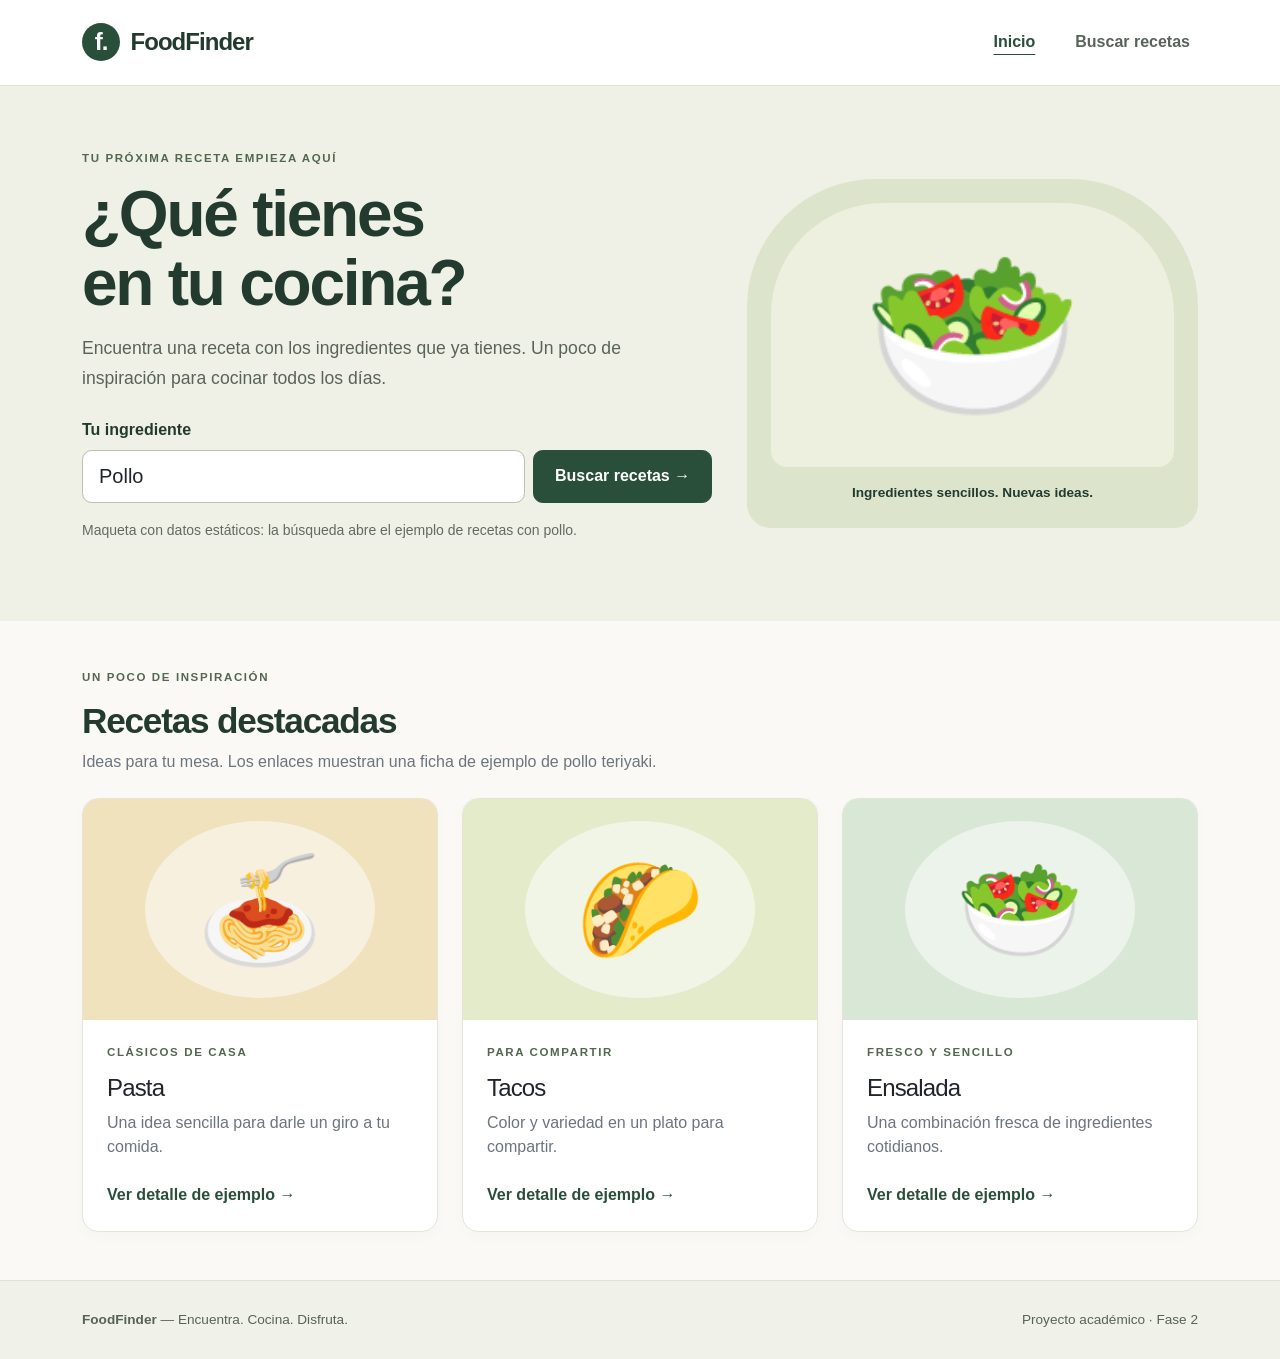
==== index.html @ e8af6965 "Add files via upload" ====
<!DOCTYPE html>
<html lang="es">
<head>
  <meta charset="UTF-8">
  <meta name="viewport" content="width=device-width, initial-scale=1">

  <title>Inicio | FoodFinder</title>

  <link
    href="https://cdn.jsdelivr.net/npm/bootstrap@5.3.8/dist/css/bootstrap.min.css"
    rel="stylesheet"
  >
  <link rel="stylesheet" href="estilos.css">

  <script
    src="https://cdn.jsdelivr.net/npm/bootstrap@5.3.8/dist/js/bootstrap.bundle.min.js"
    defer
  ></script>
  <script src="script.js" defer></script>
</head>

<body>
  <a class="saltar-contenido" href="#contenido">
    Saltar al contenido
  </a>

  <!-- BLOQUE 1: encabezado y navegación -->
  <header class="encabezado">
    <nav class="navbar navbar-expand-lg container"
         aria-label="Navegación principal">

      <a class="navbar-brand marca" href="index.html">
        <span class="simbolo-marca" aria-hidden="true">f.</span>
        FoodFinder
      </a>

      <button
        class="navbar-toggler"
        type="button"
        data-bs-toggle="collapse"
        data-bs-target="#menuPrincipal"
        aria-controls="menuPrincipal"
        aria-expanded="false"
        aria-label="Abrir o cerrar menú"
      >
        <span class="navbar-toggler-icon"></span>
      </button>

      <div class="collapse navbar-collapse" id="menuPrincipal">
        <ul class="navbar-nav ms-auto gap-lg-4">
          <li class="nav-item">
            <a class="nav-link active"
               href="index.html"
               aria-current="page">
              Inicio
            </a>
          </li>

          <li class="nav-item">
            <a class="nav-link" href="resultados.html">
              Buscar recetas
            </a>
          </li>
        </ul>
      </div>
    </nav>
  </header>

  <main id="contenido">
    <!-- BLOQUE 2: presentación -->
    <section class="presentacion" aria-labelledby="tituloInicio">
      <div class="container">
        <div class="row align-items-center gx-4 gy-5">
          <div class="col-lg-7">
            <p class="etiqueta">
              TU PRÓXIMA RECETA EMPIEZA AQUÍ
            </p>

            <h1 id="tituloInicio">
              ¿Qué tienes<br>
              en tu cocina?
            </h1>

            <p class="descripcion-principal">
              Encuentra una receta con los ingredientes que ya tienes.
              Un poco de inspiración para cocinar todos los días.
            </p>

            <!-- BLOQUE 3: buscador de ingredientes -->
            <form
              id="buscador"
              action="resultados.html"
              method="get"
              class="buscador"
            >
              <label for="ingrediente" class="form-label fw-semibold">
                Tu ingrediente
              </label>

              <div class="d-flex flex-column flex-sm-row gap-2">
                <input
                  type="text"
                  id="ingrediente"
                  class="form-control form-control-lg"
                  placeholder="Por ejemplo, pollo"
                  value="Pollo"
                  maxlength="60"
                  aria-describedby="notaBusqueda"
                  required
                >

                <button type="submit" class="btn boton-principal">
                  Buscar recetas →
                </button>
              </div>

              <p id="notaBusqueda" class="nota mt-3">
                Maqueta con datos estáticos: la búsqueda abre
                el ejemplo de recetas con pollo.
              </p>
            </form>
          </div>

          <div class="col-lg-5">
            <div class="ilustracion-principal">
              <div
                class="plato-principal"
                role="img"
                aria-label="Ilustración de un plato de ensalada"
              >
                🥗
              </div>

              <p>Ingredientes sencillos. Nuevas ideas.</p>
            </div>
          </div>
        </div>
      </div>
    </section>

    <!-- BLOQUE 4: recetas destacadas -->
    <section
      class="container seccion"
      aria-labelledby="tituloDestacadas"
    >
      <p class="etiqueta">UN POCO DE INSPIRACIÓN</p>
      <h2 id="tituloDestacadas">Recetas destacadas</h2>

      <p class="text-secondary mb-4">
        Ideas para tu mesa. Los enlaces muestran una ficha
        de ejemplo de pollo teriyaki.
      </p>

      <div class="row g-4">
        <!-- Una columna en celular, dos en tablet y tres en computadora -->
        <div class="col-12 col-md-6 col-lg-4">
          <article class="card tarjeta-receta h-100">
            <div
              class="imagen-receta fondo-pasta"
              role="img"
              aria-label="Ilustración de un plato de pasta"
            >
              <span aria-hidden="true">🍝</span>
            </div>

            <div class="card-body d-flex flex-column">
              <p class="etiqueta">CLÁSICOS DE CASA</p>
              <h3 class="h4">Pasta</h3>

              <p class="text-secondary">
                Una idea sencilla para darle un giro a tu comida.
              </p>

              <a class="enlace-receta mt-auto" href="receta.html">
                Ver detalle de ejemplo →
              </a>
            </div>
          </article>
        </div>

        <div class="col-12 col-md-6 col-lg-4">
          <article class="card tarjeta-receta h-100">
            <div
              class="imagen-receta fondo-tacos"
              role="img"
              aria-label="Ilustración de tacos"
            >
              <span aria-hidden="true">🌮</span>
            </div>

            <div class="card-body d-flex flex-column">
              <p class="etiqueta">PARA COMPARTIR</p>
              <h3 class="h4">Tacos</h3>

              <p class="text-secondary">
                Color y variedad en un plato para compartir.
              </p>

              <a class="enlace-receta mt-auto" href="receta.html">
                Ver detalle de ejemplo →
              </a>
            </div>
          </article>
        </div>

        <div class="col-12 col-md-6 col-lg-4">
          <article class="card tarjeta-receta h-100">
            <div
              class="imagen-receta fondo-ensalada"
              role="img"
              aria-label="Ilustración de una ensalada"
            >
              <span aria-hidden="true">🥗</span>
            </div>

            <div class="card-body d-flex flex-column">
              <p class="etiqueta">FRESCO Y SENCILLO</p>
              <h3 class="h4">Ensalada</h3>

              <p class="text-secondary">
                Una combinación fresca de ingredientes cotidianos.
              </p>

              <a class="enlace-receta mt-auto" href="receta.html">
                Ver detalle de ejemplo →
              </a>
            </div>
          </article>
        </div>
      </div>
    </section>
  </main>

  <!-- BLOQUE 5: pie de página -->
  <footer class="pie-pagina">
    <div
      class="container d-flex flex-column flex-sm-row
             justify-content-between gap-2"
    >
      <p class="mb-0">
        <strong>FoodFinder</strong> — Encuentra. Cocina. Disfruta.
      </p>

      <p class="mb-0">Proyecto académico · Fase 2</p>
    </div>
  </footer>
</body>
</html>
---- estilos.css ----
/* =========================================
   FOODFINDER — FASE 2
   Estilos propios y ajustes responsivos.
   Bootstrap proporciona Grid y componentes.
   ========================================= */

:root {
  --verde: #294f3b;
  --verde-oscuro: #1c3b2a;
  --texto: #233b2f;
  --fondo: #faf9f5;
  --verde-claro: #e9eede;
  --borde: #dde2d5;
}

/* Estructura general */

body {
  min-height: 100vh;
  display: flex;
  flex-direction: column;
  background: var(--fondo);
  color: var(--texto);
  font-family: Arial, sans-serif;
}

main {
  flex: 1;
}

h1,
h2,
h3 {
  font-weight: 700;
  letter-spacing: -0.035em;
}

h1 {
  margin-bottom: 1rem;
  font-size: clamp(2.4rem, 5vw, 4.6rem);
  line-height: 1.08;
}

h2 {
  font-size: clamp(1.7rem, 3vw, 2.2rem);
}

a {
  color: var(--verde);
}

.seccion {
  padding-top: 3rem;
  padding-bottom: 3rem;
}

.etiqueta {
  margin-bottom: 0.8rem;
  color: #536750;
  font-size: 0.72rem;
  font-weight: 700;
  letter-spacing: 0.14em;
}

.nota {
  color: #616b60;
  font-size: 0.875rem;
  line-height: 1.6;
}

/* Encabezado y navegación */

.encabezado {
  background: #fff;
  border-bottom: 1px solid var(--borde);
}

.navbar.container {
  padding: 1.15rem 12px;
}

.marca {
  color: var(--texto);
  font-size: 1.5rem;
  font-weight: 700;
  letter-spacing: -0.04em;
}

.simbolo-marca {
  display: inline-flex;
  width: 38px;
  height: 38px;
  align-items: center;
  justify-content: center;
  margin-right: 0.3rem;
  border-radius: 50%;
  background: var(--verde);
  color: #fff;
}

.nav-link {
  color: #596359;
  font-weight: 600;
}

.navbar-nav .nav-link.active {
  color: var(--verde);
  text-decoration: underline;
  text-underline-offset: 0.45rem;
}

/* Presentación de Inicio */

.presentacion {
  padding: 4rem 0;
  background: #eff1e7;
}

.descripcion-principal {
  max-width: 540px;
  margin-bottom: 1.5rem;
  color: #596359;
  font-size: 1.1rem;
  line-height: 1.7;
}

.buscador {
  max-width: 630px;
}

.ilustracion-principal {
  padding: 1.5rem;
  border-radius: 8rem 8rem 1.5rem 1.5rem;
  background: #dce4cc;
  text-align: center;
}

.plato-principal {
  display: grid;
  min-height: 260px;
  place-items: center;
  border-radius: 7rem 7rem 1rem 1rem;
  background: #edf0df;
  font-size: clamp(7rem, 14vw, 11rem);
}

.ilustracion-principal p {
  margin: 1rem 0 0;
  font-size: 0.85rem;
  font-weight: 600;
}

/* Formulario y botones */

.form-control,
.form-select {
  min-height: 46px;
  border-color: #b8c3b2;
  border-radius: 0.6rem;
}

.form-control:focus,
.form-select:focus {
  border-color: var(--verde);
  box-shadow: 0 0 0 0.2rem #294f3b25;
}

.boton-principal {
  padding: 0.85rem 1.3rem;
  border: 1px solid var(--verde);
  border-radius: 0.6rem;
  background: var(--verde);
  color: #fff;
  font-weight: 600;
  white-space: nowrap;
}

.boton-principal:hover,
.boton-principal:focus-visible {
  border-color: var(--verde-oscuro);
  background: var(--verde-oscuro);
  color: #fff;
}

/* Tarjetas de Inicio y Resultados */

.tarjeta-receta {
  overflow: hidden;
  border: 1px solid #e3e5da;
  border-radius: 1rem;
  box-shadow: 0 5px 15px #233b2f05;
}

.tarjeta-receta .card-body {
  padding: 1.5rem;
}

.imagen-receta {
  display: grid;
  width: 100%;
  aspect-ratio: 8 / 5;
  place-items: center;
}

.imagen-receta span {
  display: grid;
  width: 65%;
  aspect-ratio: 1.3;
  place-items: center;
  border-radius: 50%;
  background: #ffffff80;
  font-size: clamp(4rem, 8vw, 7rem);
}

.fondo-pasta {
  background: #efe2bd;
}

.fondo-tacos {
  background: #e4ebcb;
}

.fondo-ensalada {
  background: #d9e7d6;
}

.fondo-pollo {
  background: #e9d1b5;
}

.fondo-sopa {
  background: #e6ddbf;
}

.fondo-wrap {
  background: #d8e0cd;
}

.enlace-receta {
  padding-top: 0.5rem;
  font-weight: 700;
  text-decoration: none;
}

.enlace-receta:hover {
  text-decoration: underline;
}

/* Página de Resultados */

.barra-resultados {
  display: flex;
  align-items: center;
  justify-content: space-between;
  gap: 1rem;
  margin: 2rem 0 1rem;
  padding: 1rem 0;
  border-top: 1px solid var(--borde);
  border-bottom: 1px solid var(--borde);
}

.barra-resultados label {
  white-space: nowrap;
}

.barra-resultados select {
  width: 150px;
}

.enlace-regreso {
  font-weight: 600;
  text-underline-offset: 0.25rem;
}

/* Página de Detalle de receta */

.imagen-detalle {
  display: grid;
  min-height: 340px;
  height: 100%;
  place-items: center;
  border-radius: 1rem;
}

.imagen-detalle span {
  font-size: clamp(3.5rem, 7vw, 6rem);
}

.panel-ingredientes {
  padding: 2rem;
  border-radius: 1rem;
  background: var(--verde-claro);
}

.lista-ingredientes {
  margin: 1rem 0 0;
  padding-left: 1.3rem;
}

.lista-ingredientes li {
  padding: 0.5rem 0;
  border-bottom: 1px solid #cbd6c1;
}

.lista-ingredientes li:last-child {
  border-bottom: 0;
}

.preparacion {
  max-width: 800px;
  padding: 2.5rem 0 1rem;
}

.preparacion p {
  line-height: 1.8;
}

/* Pie de página */

.pie-pagina {
  padding: 1.8rem 0;
  border-top: 1px solid var(--borde);
  background: #f0f2e9;
  color: #586354;
  font-size: 0.85rem;
}

/* Accesibilidad */

.saltar-contenido {
  position: absolute;
  top: -100px;
  left: 1rem;
  z-index: 1000;
  padding: 1rem;
  background: #fff;
}

.saltar-contenido:focus {
  top: 1rem;
}

:focus-visible {
  outline: 3px solid #936127;
  outline-offset: 4px;
}

/* CELULAR: menos de 768 px.
   Bootstrap aplica col-12: una tarjeta por fila. */

@media (max-width: 767.98px) {
  .presentacion {
    padding: 2.5rem 0;
  }

  .seccion {
    padding-top: 2rem;
    padding-bottom: 2rem;
  }

  .ilustracion-principal {
    max-width: 390px;
    margin: auto;
  }

  .barra-resultados {
    align-items: flex-start;
    flex-direction: column;
  }

  .panel-ingredientes {
    padding: 1.5rem;
  }

  .imagen-detalle {
    min-height: 250px;
  }
}

/* TABLET: de 768 a 991 px.
   Bootstrap aplica col-md-6: dos tarjetas por fila. */

@media (min-width: 768px) and (max-width: 991.98px) {
  .ilustracion-principal {
    max-width: 550px;
    margin: auto;
  }
}

/* COMPUTADORA: desde 992 px.
   Bootstrap aplica col-lg-4: tres tarjetas por fila. */

@media (min-width: 992px) {
  .presentacion {
    padding-top: 4rem;
    padding-bottom: 4rem;
  }
}
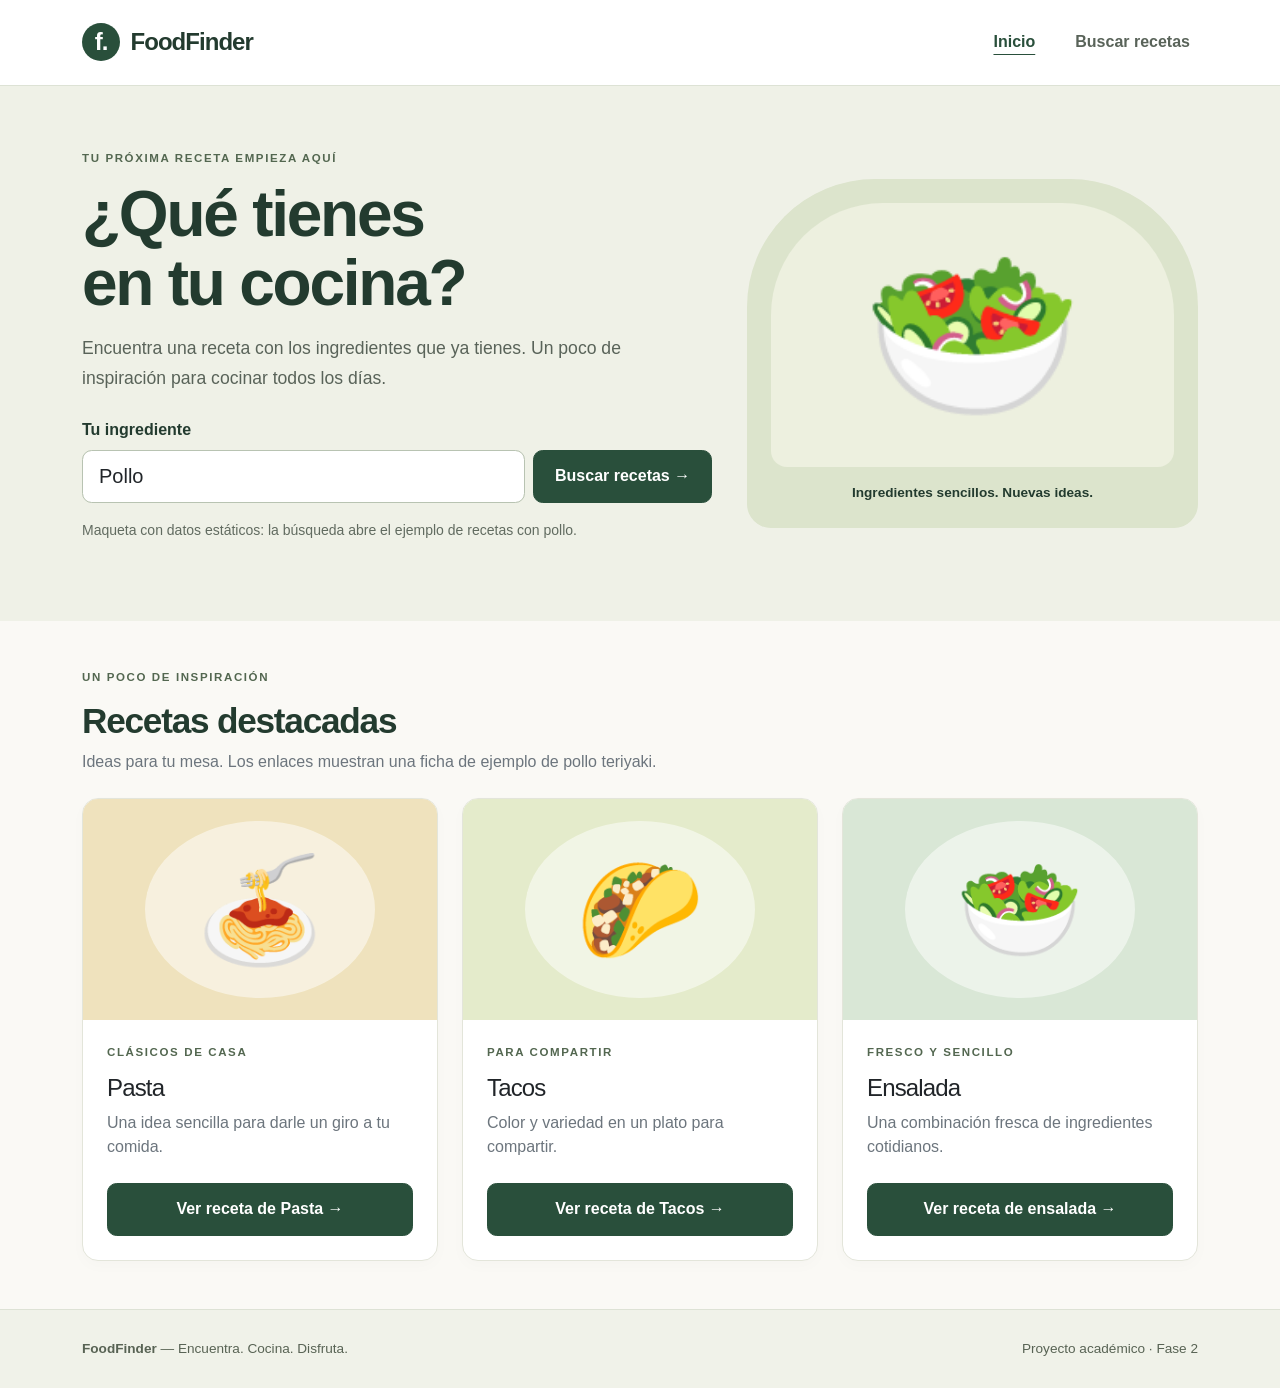
==== commit 57487b94: "Add files via upload" ====
--- a/index.html
+++ b/index.html
@@ -50,8 +50,8 @@
         <ul class="navbar-nav ms-auto gap-lg-4">
           <li class="nav-item">
             <a class="nav-link active"
-               href="index.html"
-               aria-current="page">
+              href="index.html"
+              aria-current="page">
               Inicio
             </a>
           </li>
@@ -172,7 +172,9 @@
               </p>
 
               <a class="enlace-receta mt-auto" href="receta.html">
-                Ver detalle de ejemplo →
+                <a href="receta.html?platillo=pasta" class="btn boton-principal mt-auto">
+  Ver receta de Pasta →
+</a>
               </a>
             </div>
           </article>
@@ -197,7 +199,9 @@
               </p>
 
               <a class="enlace-receta mt-auto" href="receta.html">
-                Ver detalle de ejemplo →
+                <a href="receta.html?platillo=tacos" class="btn boton-principal mt-auto">
+  Ver receta de Tacos →
+</a>
               </a>
             </div>
           </article>
@@ -222,7 +226,9 @@
               </p>
 
               <a class="enlace-receta mt-auto" href="receta.html">
-                Ver detalle de ejemplo →
+                <a href="receta.html?platillo=ensalada" class="btn boton-principal mt-auto">
+  Ver receta de ensalada →
+</a>
               </a>
             </div>
           </article>
